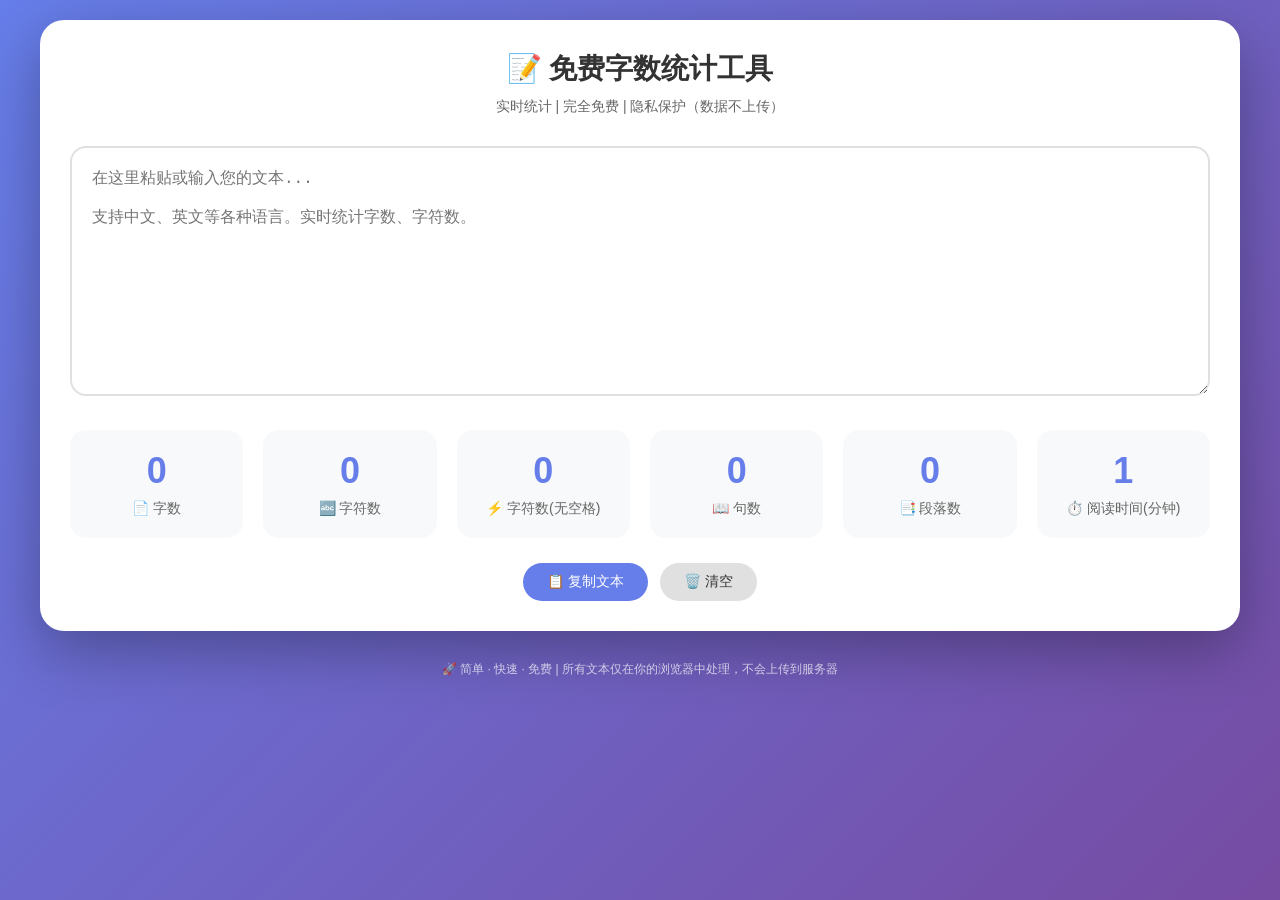
==== index.html @ 2e1ecf5b "Add files via upload" ====
<!DOCTYPE html>
<html lang="zh-CN">
<head>
    <meta charset="UTF-8">
    <meta name="viewport" content="width=device-width, initial-scale=1.0, user-scalable=yes">
    <title>免费字数统计工具 | 在线字符计数神器</title>
    <meta name="description" content="免费的在线字数统计工具，实时统计文本的字数、字符数、句数和段落数。简单、快速、保护隐私。">
    <style>
        * {
            margin: 0;
            padding: 0;
            box-sizing: border-box;
        }

        body {
            font-family: -apple-system, BlinkMacSystemFont, 'Segoe UI', Roboto, 'Helvetica Neue', Arial, sans-serif;
            background: linear-gradient(135deg, #667eea 0%, #764ba2 100%);
            min-height: 100vh;
            padding: 20px;
        }

        .container {
            max-width: 1200px;
            margin: 0 auto;
        }

        .card {
            background: white;
            border-radius: 24px;
            box-shadow: 0 20px 60px rgba(0,0,0,0.3);
            overflow: hidden;
            padding: 30px;
        }

        h1 {
            font-size: 28px;
            color: #333;
            margin-bottom: 10px;
            text-align: center;
        }

        .subtitle {
            text-align: center;
            color: #666;
            margin-bottom: 30px;
            font-size: 14px;
        }

        textarea {
            width: 100%;
            min-height: 250px;
            padding: 20px;
            font-size: 16px;
            font-family: 'Courier New', monospace;
            border: 2px solid #e0e0e0;
            border-radius: 16px;
            resize: vertical;
            transition: border-color 0.3s;
        }

        textarea:focus {
            outline: none;
            border-color: #667eea;
        }

        .stats {
            display: grid;
            grid-template-columns: repeat(auto-fit, minmax(150px, 1fr));
            gap: 20px;
            margin-top: 30px;
        }

        .stat-card {
            background: #f8f9fa;
            padding: 20px;
            border-radius: 16px;
            text-align: center;
            transition: transform 0.2s;
        }

        .stat-card:hover {
            transform: translateY(-3px);
        }

        .stat-value {
            font-size: 36px;
            font-weight: bold;
            color: #667eea;
        }

        .stat-label {
            color: #666;
            margin-top: 8px;
            font-size: 14px;
        }

        .actions {
            margin-top: 25px;
            display: flex;
            gap: 12px;
            flex-wrap: wrap;
            justify-content: center;
        }

        button {
            background: #667eea;
            color: white;
            border: none;
            padding: 10px 24px;
            border-radius: 40px;
            font-size: 14px;
            cursor: pointer;
            transition: background 0.3s;
        }

        button:hover {
            background: #5a67d8;
        }

        button.clear-btn {
            background: #e0e0e0;
            color: #333;
        }

        button.clear-btn:hover {
            background: #ccc;
        }

        footer {
            text-align: center;
            margin-top: 30px;
            color: rgba(255,255,255,0.7);
            font-size: 12px;
        }

        @media (max-width: 600px) {
            .card {
                padding: 20px;
            }
            .stat-value {
                font-size: 28px;
            }
        }
    </style>
</head>
<body>
    <div class="container">
        <div class="card">
            <h1>📝 免费字数统计工具</h1>
            <div class="subtitle">实时统计 | 完全免费 | 隐私保护（数据不上传）</div>

            <textarea id="textInput" placeholder="在这里粘贴或输入您的文本...&#10;&#10;支持中文、英文等各种语言。实时统计字数、字符数。"></textarea>

            <div class="stats">
                <div class="stat-card">
                    <div class="stat-value" id="wordCount">0</div>
                    <div class="stat-label">📄 字数</div>
                </div>
                <div class="stat-card">
                    <div class="stat-value" id="charCount">0</div>
                    <div class="stat-label">🔤 字符数</div>
                </div>
                <div class="stat-card">
                    <div class="stat-value" id="charCountNoSpace">0</div>
                    <div class="stat-label">⚡ 字符数(无空格)</div>
                </div>
                <div class="stat-card">
                    <div class="stat-value" id="sentenceCount">0</div>
                    <div class="stat-label">📖 句数</div>
                </div>
                <div class="stat-card">
                    <div class="stat-value" id="paragraphCount">0</div>
                    <div class="stat-label">📑 段落数</div>
                </div>
                <div class="stat-card">
                    <div class="stat-value" id="readTime">0</div>
                    <div class="stat-label">⏱️ 阅读时间(分钟)</div>
                </div>
            </div>

            <div class="actions">
                <button id="copyBtn">📋 复制文本</button>
                <button id="clearBtn" class="clear-btn">🗑️ 清空</button>
            </div>
        </div>
        <footer>
            🚀 简单 · 快速 · 免费 | 所有文本仅在你的浏览器中处理，不会上传到服务器
        </footer>
    </div>

    <script>
        const textarea = document.getElementById('textInput');
        const wordSpan = document.getElementById('wordCount');
        const charSpan = document.getElementById('charCount');
        const charNoSpaceSpan = document.getElementById('charCountNoSpace');
        const sentenceSpan = document.getElementById('sentenceCount');
        const paragraphSpan = document.getElementById('paragraphCount');
        const readTimeSpan = document.getElementById('readTime');

        function updateStats() {
            const text = textarea.value;
            
            // 字符数（所有字符）
            const totalChars = text.length;
            charSpan.textContent = totalChars;
            
            // 字符数（不含空格、换行、制表符）
            const noSpaceChars = text.replace(/[\s\n\r\t]/g, '').length;
            charNoSpaceSpan.textContent = noSpaceChars;
            
            // 字数：按空白字符分割，过滤空字符串
            const words = text.trim().split(/\s+/);
            const wordCount = text.trim() === '' ? 0 : words.length;
            wordSpan.textContent = wordCount;
            
            // 句数：按句号、问号、感叹号、省略号等分割
            const sentences = text.split(/[。!?！？\n]+/).filter(s => s.trim().length > 0);
            sentenceSpan.textContent = sentences.length;
            
            // 段落数：按空行分割
            const paragraphs = text.split(/\n\s*\n/).filter(p => p.trim().length > 0);
            paragraphSpan.textContent = paragraphs.length === 0 && text.trim() !== '' ? 1 : paragraphs.length;
            
            // 阅读时间：按每分钟200字估算
            const readingTime = Math.ceil(wordCount / 200);
            readTimeSpan.textContent = readingTime === 0 ? 1 : readingTime;
        }
        
        // 复制文本功能
        document.getElementById('copyBtn').addEventListener('click', async () => {
            if (!textarea.value.trim()) {
                alert('没有内容可复制');
                return;
            }
            try {
                await navigator.clipboard.writeText(textarea.value);
                alert('✅ 已复制到剪贴板');
            } catch (err) {
                alert('复制失败，可以手动选择复制');
            }
        });
        
        // 清空功能
        document.getElementById('clearBtn').addEventListener('click', () => {
            textarea.value = '';
            updateStats();
            textarea.focus();
        });
        
        // 监听输入事件
        textarea.addEventListener('input', updateStats);
        
        // 页面加载时先统计一次（处理预置文本）
        updateStats();
        
        // 可选：Ctrl+Enter 清空
        textarea.addEventListener('keydown', (e) => {
            if (e.ctrlKey && e.key === 'Enter') {
                e.preventDefault();
                document.getElementById('clearBtn').click();
            }
        });
    </script>
</body>
</html>
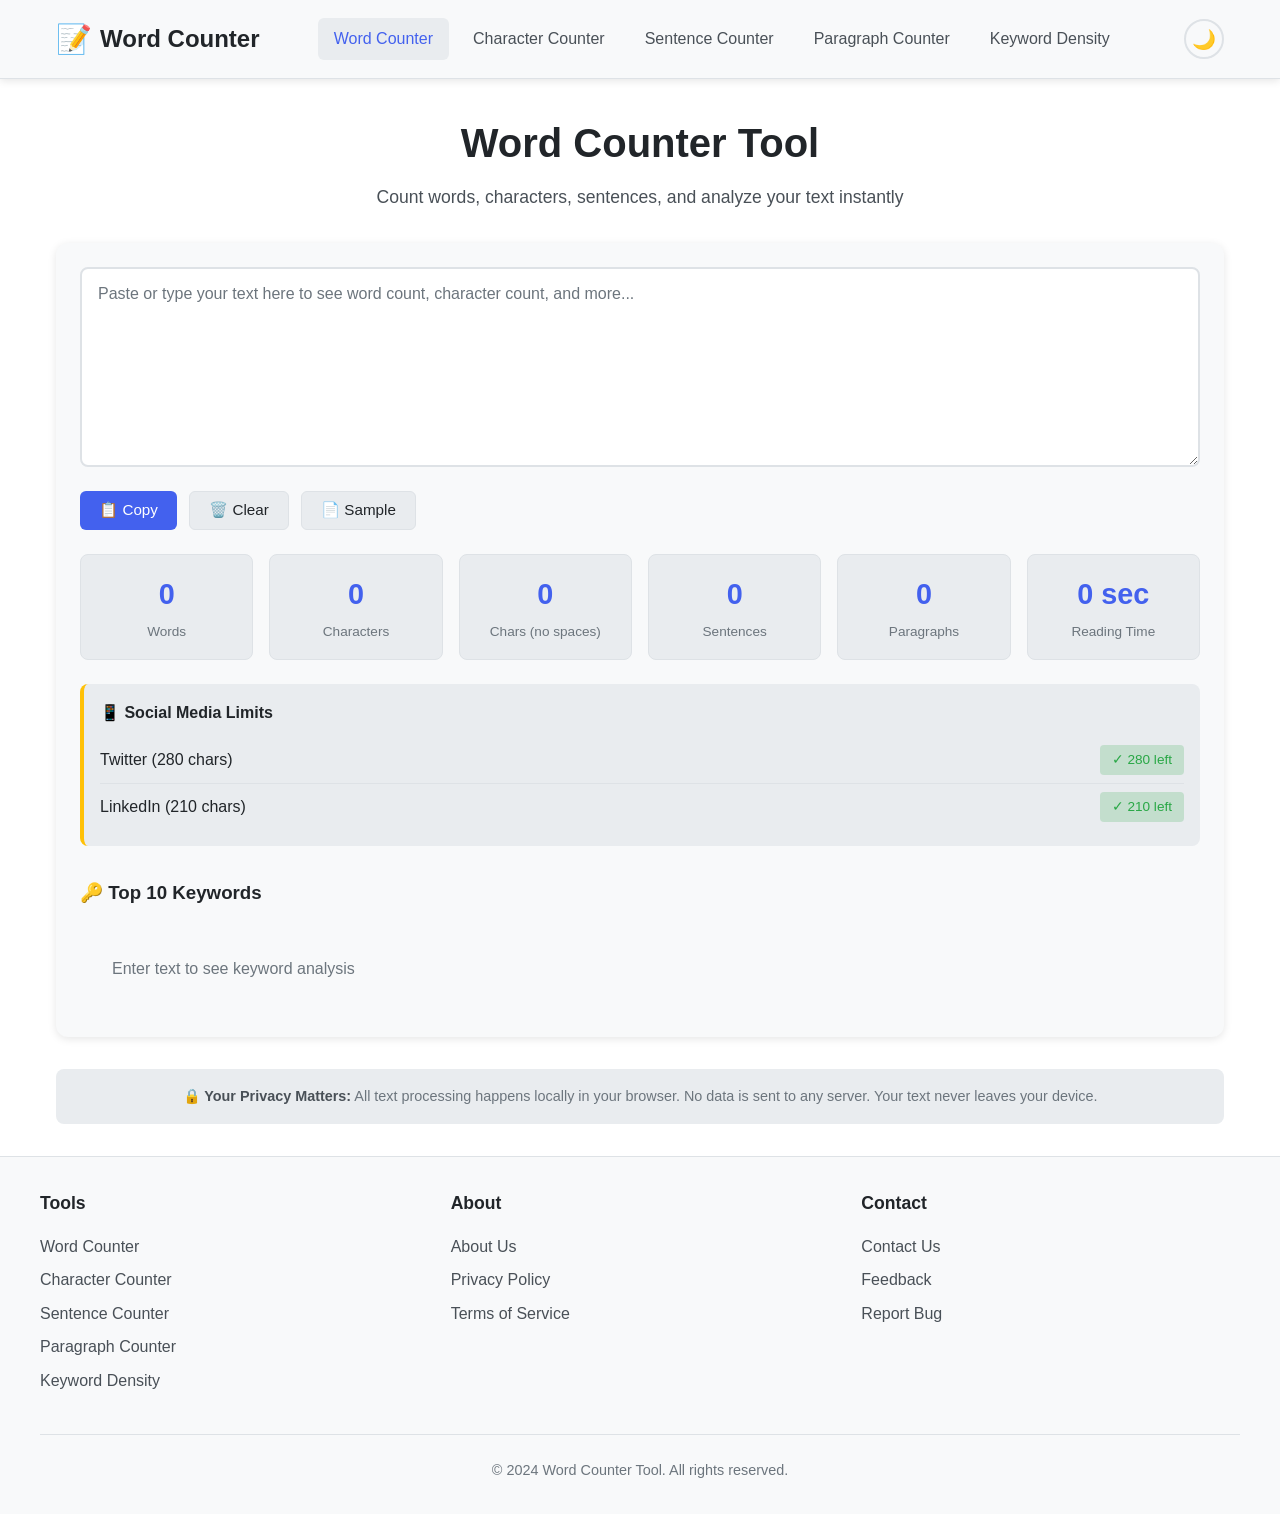
==== commit 4bb71c21: "Add files via upload" ====
--- a/index.html
+++ b/index.html
@@ -1,265 +1,215 @@
-<!DOCTYPE html>
-<html lang="zh-CN">
-<head>
-    <meta charset="UTF-8">
-    <meta name="viewport" content="width=device-width, initial-scale=1.0, user-scalable=yes">
-    <title>免费字数统计工具 | 在线字符计数神器</title>
-    <meta name="description" content="免费的在线字数统计工具，实时统计文本的字数、字符数、句数和段落数。简单、快速、保护隐私。">
-    <style>
-        * {
-            margin: 0;
-            padding: 0;
-            box-sizing: border-box;
-        }
-
-        body {
-            font-family: -apple-system, BlinkMacSystemFont, 'Segoe UI', Roboto, 'Helvetica Neue', Arial, sans-serif;
-            background: linear-gradient(135deg, #667eea 0%, #764ba2 100%);
-            min-height: 100vh;
-            padding: 20px;
-        }
-
-        .container {
-            max-width: 1200px;
-            margin: 0 auto;
-        }
-
-        .card {
-            background: white;
-            border-radius: 24px;
-            box-shadow: 0 20px 60px rgba(0,0,0,0.3);
-            overflow: hidden;
-            padding: 30px;
-        }
-
-        h1 {
-            font-size: 28px;
-            color: #333;
-            margin-bottom: 10px;
-            text-align: center;
-        }
-
-        .subtitle {
-            text-align: center;
-            color: #666;
-            margin-bottom: 30px;
-            font-size: 14px;
-        }
-
-        textarea {
-            width: 100%;
-            min-height: 250px;
-            padding: 20px;
-            font-size: 16px;
-            font-family: 'Courier New', monospace;
-            border: 2px solid #e0e0e0;
-            border-radius: 16px;
-            resize: vertical;
-            transition: border-color 0.3s;
-        }
-
-        textarea:focus {
-            outline: none;
-            border-color: #667eea;
-        }
-
-        .stats {
-            display: grid;
-            grid-template-columns: repeat(auto-fit, minmax(150px, 1fr));
-            gap: 20px;
-            margin-top: 30px;
-        }
-
-        .stat-card {
-            background: #f8f9fa;
-            padding: 20px;
-            border-radius: 16px;
-            text-align: center;
-            transition: transform 0.2s;
-        }
-
-        .stat-card:hover {
-            transform: translateY(-3px);
-        }
-
-        .stat-value {
-            font-size: 36px;
-            font-weight: bold;
-            color: #667eea;
-        }
-
-        .stat-label {
-            color: #666;
-            margin-top: 8px;
-            font-size: 14px;
-        }
-
-        .actions {
-            margin-top: 25px;
-            display: flex;
-            gap: 12px;
-            flex-wrap: wrap;
-            justify-content: center;
-        }
-
-        button {
-            background: #667eea;
-            color: white;
-            border: none;
-            padding: 10px 24px;
-            border-radius: 40px;
-            font-size: 14px;
-            cursor: pointer;
-            transition: background 0.3s;
-        }
-
-        button:hover {
-            background: #5a67d8;
-        }
-
-        button.clear-btn {
-            background: #e0e0e0;
-            color: #333;
-        }
-
-        button.clear-btn:hover {
-            background: #ccc;
-        }
-
-        footer {
-            text-align: center;
-            margin-top: 30px;
-            color: rgba(255,255,255,0.7);
-            font-size: 12px;
-        }
-
-        @media (max-width: 600px) {
-            .card {
-                padding: 20px;
-            }
-            .stat-value {
-                font-size: 28px;
-            }
-        }
-    </style>
-</head>
-<body>
-    <div class="container">
-        <div class="card">
-            <h1>📝 免费字数统计工具</h1>
-            <div class="subtitle">实时统计 | 完全免费 | 隐私保护（数据不上传）</div>
-
-            <textarea id="textInput" placeholder="在这里粘贴或输入您的文本...&#10;&#10;支持中文、英文等各种语言。实时统计字数、字符数。"></textarea>
-
-            <div class="stats">
-                <div class="stat-card">
-                    <div class="stat-value" id="wordCount">0</div>
-                    <div class="stat-label">📄 字数</div>
-                </div>
-                <div class="stat-card">
-                    <div class="stat-value" id="charCount">0</div>
-                    <div class="stat-label">🔤 字符数</div>
-                </div>
-                <div class="stat-card">
-                    <div class="stat-value" id="charCountNoSpace">0</div>
-                    <div class="stat-label">⚡ 字符数(无空格)</div>
-                </div>
-                <div class="stat-card">
-                    <div class="stat-value" id="sentenceCount">0</div>
-                    <div class="stat-label">📖 句数</div>
-                </div>
-                <div class="stat-card">
-                    <div class="stat-value" id="paragraphCount">0</div>
-                    <div class="stat-label">📑 段落数</div>
-                </div>
-                <div class="stat-card">
-                    <div class="stat-value" id="readTime">0</div>
-                    <div class="stat-label">⏱️ 阅读时间(分钟)</div>
-                </div>
-            </div>
-
-            <div class="actions">
-                <button id="copyBtn">📋 复制文本</button>
-                <button id="clearBtn" class="clear-btn">🗑️ 清空</button>
-            </div>
-        </div>
-        <footer>
-            🚀 简单 · 快速 · 免费 | 所有文本仅在你的浏览器中处理，不会上传到服务器
-        </footer>
-    </div>
-
-    <script>
-        const textarea = document.getElementById('textInput');
-        const wordSpan = document.getElementById('wordCount');
-        const charSpan = document.getElementById('charCount');
-        const charNoSpaceSpan = document.getElementById('charCountNoSpace');
-        const sentenceSpan = document.getElementById('sentenceCount');
-        const paragraphSpan = document.getElementById('paragraphCount');
-        const readTimeSpan = document.getElementById('readTime');
-
-        function updateStats() {
-            const text = textarea.value;
-            
-            // 字符数（所有字符）
-            const totalChars = text.length;
-            charSpan.textContent = totalChars;
-            
-            // 字符数（不含空格、换行、制表符）
-            const noSpaceChars = text.replace(/[\s\n\r\t]/g, '').length;
-            charNoSpaceSpan.textContent = noSpaceChars;
-            
-            // 字数：按空白字符分割，过滤空字符串
-            const words = text.trim().split(/\s+/);
-            const wordCount = text.trim() === '' ? 0 : words.length;
-            wordSpan.textContent = wordCount;
-            
-            // 句数：按句号、问号、感叹号、省略号等分割
-            const sentences = text.split(/[。!?！？\n]+/).filter(s => s.trim().length > 0);
-            sentenceSpan.textContent = sentences.length;
-            
-            // 段落数：按空行分割
-            const paragraphs = text.split(/\n\s*\n/).filter(p => p.trim().length > 0);
-            paragraphSpan.textContent = paragraphs.length === 0 && text.trim() !== '' ? 1 : paragraphs.length;
-            
-            // 阅读时间：按每分钟200字估算
-            const readingTime = Math.ceil(wordCount / 200);
-            readTimeSpan.textContent = readingTime === 0 ? 1 : readingTime;
-        }
-        
-        // 复制文本功能
-        document.getElementById('copyBtn').addEventListener('click', async () => {
-            if (!textarea.value.trim()) {
-                alert('没有内容可复制');
-                return;
-            }
-            try {
-                await navigator.clipboard.writeText(textarea.value);
-                alert('✅ 已复制到剪贴板');
-            } catch (err) {
-                alert('复制失败，可以手动选择复制');
-            }
-        });
-        
-        // 清空功能
-        document.getElementById('clearBtn').addEventListener('click', () => {
-            textarea.value = '';
-            updateStats();
-            textarea.focus();
-        });
-        
-        // 监听输入事件
-        textarea.addEventListener('input', updateStats);
-        
-        // 页面加载时先统计一次（处理预置文本）
-        updateStats();
-        
-        // 可选：Ctrl+Enter 清空
-        textarea.addEventListener('keydown', (e) => {
-            if (e.ctrlKey && e.key === 'Enter') {
-                e.preventDefault();
-                document.getElementById('clearBtn').click();
-            }
-        });
-    </script>
-</body>
-</html>+<!DOCTYPE html>
+<html lang="en">
+<head>
+    <meta charset="UTF-8">
+    <meta name="viewport" content="width=device-width, initial-scale=1.0">
+    <meta name="description" content="Free Word Counter - Count words, characters, sentences, and paragraphs online. Analyze keyword density and check social media character limits instantly.">
+    <meta name="keywords" content="word counter, character counter, word count, character count, keyword density, text analyzer, free online tool">
+    <meta name="author" content="Word Counter Tool">
+    <title>Free Word Counter - Count Words & Characters Online</title>
+    <link rel="stylesheet" href="style.css">
+</head>
+<body>
+    <header>
+        <div class="header-container">
+            <a href="index.html" class="logo">
+                <span class="logo-icon">📝</span>
+                Word Counter
+            </a>
+            <nav>
+                <a href="index.html" class="nav-link active">Word Counter</a>
+                <a href="character-counter.html" class="nav-link">Character Counter</a>
+                <a href="sentence-counter.html" class="nav-link">Sentence Counter</a>
+                <a href="paragraph-counter.html" class="nav-link">Paragraph Counter</a>
+                <a href="keyword-density.html" class="nav-link">Keyword Density</a>
+            </nav>
+            <button class="theme-toggle" aria-label="Toggle dark mode">🌙</button>
+        </div>
+    </header>
+
+    <main>
+        <section class="hero">
+            <h1>Word Counter Tool</h1>
+            <p>Count words, characters, sentences, and analyze your text instantly</p>
+        </section>
+
+        <div class="tool-container">
+            <textarea id="textInput" placeholder="Paste or type your text here to see word count, character count, and more..."></textarea>
+            
+            <div class="button-group">
+                <button class="btn btn-primary" id="copyBtn">📋 Copy</button>
+                <button class="btn btn-secondary" id="clearBtn">🗑️ Clear</button>
+                <button class="btn btn-secondary" id="sampleBtn">📄 Sample</button>
+            </div>
+
+            <div class="stats-grid">
+                <div class="stat-card">
+                    <div class="stat-value" id="wordCount">0</div>
+                    <div class="stat-label">Words</div>
+                </div>
+                <div class="stat-card">
+                    <div class="stat-value" id="charCount">0</div>
+                    <div class="stat-label">Characters</div>
+                </div>
+                <div class="stat-card">
+                    <div class="stat-value" id="charNoSpace">0</div>
+                    <div class="stat-label">Chars (no spaces)</div>
+                </div>
+                <div class="stat-card">
+                    <div class="stat-value" id="sentenceCount">0</div>
+                    <div class="stat-label">Sentences</div>
+                </div>
+                <div class="stat-card">
+                    <div class="stat-value" id="paragraphCount">0</div>
+                    <div class="stat-label">Paragraphs</div>
+                </div>
+                <div class="stat-card">
+                    <div class="stat-value" id="readingTime">0 sec</div>
+                    <div class="stat-label">Reading Time</div>
+                </div>
+            </div>
+
+            <div class="social-warnings">
+                <h4>📱 Social Media Limits</h4>
+                <div class="warning-item">
+                    <span>Twitter (280 chars)</span>
+                    <span class="warning-status status-ok" id="twitterStatus">OK</span>
+                </div>
+                <div class="warning-item">
+                    <span>LinkedIn (210 chars)</span>
+                    <span class="warning-status status-ok" id="linkedinStatus">OK</span>
+                </div>
+            </div>
+
+            <div class="keywords-section">
+                <h3>🔑 Top 10 Keywords</h3>
+                <div class="keywords-list" id="keywordsList">
+                    <div class="no-results">Enter text to see keyword analysis</div>
+                </div>
+            </div>
+        </div>
+
+        <div class="privacy-notice">
+            <strong>🔒 Your Privacy Matters:</strong> All text processing happens locally in your browser. 
+            No data is sent to any server. Your text never leaves your device.
+        </div>
+    </main>
+
+    <footer>
+        <div class="footer-container">
+            <div class="footer-section">
+                <h4>Tools</h4>
+                <ul>
+                    <li><a href="index.html">Word Counter</a></li>
+                    <li><a href="character-counter.html">Character Counter</a></li>
+                    <li><a href="sentence-counter.html">Sentence Counter</a></li>
+                    <li><a href="paragraph-counter.html">Paragraph Counter</a></li>
+                    <li><a href="keyword-density.html">Keyword Density</a></li>
+                </ul>
+            </div>
+            <div class="footer-section">
+                <h4>About</h4>
+                <ul>
+                    <li><a href="#">About Us</a></li>
+                    <li><a href="#">Privacy Policy</a></li>
+                    <li><a href="#">Terms of Service</a></li>
+                </ul>
+            </div>
+            <div class="footer-section">
+                <h4>Contact</h4>
+                <ul>
+                    <li><a href="#">Contact Us</a></li>
+                    <li><a href="#">Feedback</a></li>
+                    <li><a href="#">Report Bug</a></li>
+                </ul>
+            </div>
+        </div>
+        <div class="footer-bottom">
+            <p>&copy; 2024 Word Counter Tool. All rights reserved.</p>
+        </div>
+    </footer>
+
+    <script src="script.js"></script>
+    <script>
+        const textInput = document.getElementById('textInput');
+        const copyBtn = document.getElementById('copyBtn');
+        const clearBtn = document.getElementById('clearBtn');
+        const sampleBtn = document.getElementById('sampleBtn');
+
+        function updateStats() {
+            const text = textInput.value;
+            
+            const words = countWords(text);
+            const chars = countCharacters(text, true);
+            const charsNoSpace = countCharacters(text, false);
+            const sentences = countSentences(text);
+            const paragraphs = countParagraphs(text);
+            const readTime = calculateReadingTime(words);
+            
+            document.getElementById('wordCount').textContent = words;
+            document.getElementById('charCount').textContent = chars;
+            document.getElementById('charNoSpace').textContent = charsNoSpace;
+            document.getElementById('sentenceCount').textContent = sentences;
+            document.getElementById('paragraphCount').textContent = paragraphs;
+            document.getElementById('readingTime').textContent = readTime;
+            
+            updateSocialWarnings(chars);
+            updateKeywords(text);
+        }
+
+        function updateSocialWarnings(charCount) {
+            const twitterStatus = document.getElementById('twitterStatus');
+            const linkedinStatus = document.getElementById('linkedinStatus');
+            
+            if (charCount <= 280) {
+                twitterStatus.textContent = `✓ ${280 - charCount} left`;
+                twitterStatus.className = 'warning-status status-ok';
+            } else {
+                twitterStatus.textContent = `✗ ${charCount - 280} over`;
+                twitterStatus.className = 'warning-status status-error';
+            }
+            
+            if (charCount <= 210) {
+                linkedinStatus.textContent = `✓ ${210 - charCount} left`;
+                linkedinStatus.className = 'warning-status status-ok';
+            } else {
+                linkedinStatus.textContent = `✗ ${charCount - 210} over`;
+                linkedinStatus.className = 'warning-status status-error';
+            }
+        }
+
+        function updateKeywords(text) {
+            const keywordsList = document.getElementById('keywordsList');
+            const keywords = getTopKeywords(text, 10);
+            
+            if (keywords.length === 0) {
+                keywordsList.innerHTML = '<div class="no-results">Enter text to see keyword analysis</div>';
+                return;
+            }
+            
+            keywordsList.innerHTML = keywords.map(kw => 
+                `<div class="keyword-item">${kw.word} <span>(${kw.count})</span></div>`
+            ).join('');
+        }
+
+        textInput.addEventListener('input', updateStats);
+
+        copyBtn.addEventListener('click', async () => {
+            const success = await copyToClipboard(textInput.value);
+            showCopyFeedback(copyBtn, success);
+        });
+
+        clearBtn.addEventListener('click', () => {
+            textInput.value = '';
+            updateStats();
+        });
+
+        sampleBtn.addEventListener('click', () => {
+            textInput.value = SAMPLE_TEXT;
+            updateStats();
+        });
+
+        updateStats();
+    </script>
+</body>
+</html>
--- a/style.css
+++ b/style.css
@@ -0,0 +1,525 @@
+:root {
+    --bg-primary: #ffffff;
+    --bg-secondary: #f8f9fa;
+    --bg-tertiary: #e9ecef;
+    --text-primary: #212529;
+    --text-secondary: #495057;
+    --text-muted: #6c757d;
+    --border-color: #dee2e6;
+    --accent-color: #4361ee;
+    --accent-hover: #3a56d4;
+    --success-color: #28a745;
+    --warning-color: #ffc107;
+    --danger-color: #dc3545;
+    --shadow: 0 2px 8px rgba(0, 0, 0, 0.1);
+    --shadow-lg: 0 4px 16px rgba(0, 0, 0, 0.15);
+}
+
+[data-theme="dark"] {
+    --bg-primary: #1a1a2e;
+    --bg-secondary: #16213e;
+    --bg-tertiary: #0f3460;
+    --text-primary: #eaeaea;
+    --text-secondary: #b8b8b8;
+    --text-muted: #888888;
+    --border-color: #3a3a5c;
+    --accent-color: #4cc9f0;
+    --accent-hover: #3db8e0;
+    --shadow: 0 2px 8px rgba(0, 0, 0, 0.3);
+    --shadow-lg: 0 4px 16px rgba(0, 0, 0, 0.4);
+}
+
+* {
+    margin: 0;
+    padding: 0;
+    box-sizing: border-box;
+}
+
+html {
+    scroll-behavior: smooth;
+}
+
+body {
+    font-family: 'Segoe UI', Tahoma, Geneva, Verdana, sans-serif;
+    background-color: var(--bg-primary);
+    color: var(--text-primary);
+    line-height: 1.6;
+    min-height: 100vh;
+    display: flex;
+    flex-direction: column;
+    transition: background-color 0.3s ease, color 0.3s ease;
+}
+
+a {
+    color: var(--accent-color);
+    text-decoration: none;
+    transition: color 0.2s ease;
+}
+
+a:hover {
+    color: var(--accent-hover);
+}
+
+header {
+    background-color: var(--bg-secondary);
+    border-bottom: 1px solid var(--border-color);
+    position: sticky;
+    top: 0;
+    z-index: 100;
+    box-shadow: var(--shadow);
+}
+
+.header-container {
+    max-width: 1200px;
+    margin: 0 auto;
+    padding: 1rem;
+    display: flex;
+    justify-content: space-between;
+    align-items: center;
+    flex-wrap: wrap;
+    gap: 1rem;
+}
+
+.logo {
+    font-size: 1.5rem;
+    font-weight: 700;
+    color: var(--text-primary);
+    display: flex;
+    align-items: center;
+    gap: 0.5rem;
+}
+
+.logo-icon {
+    font-size: 1.8rem;
+}
+
+nav {
+    display: flex;
+    align-items: center;
+    gap: 0.5rem;
+    flex-wrap: wrap;
+}
+
+.nav-link {
+    padding: 0.5rem 1rem;
+    border-radius: 6px;
+    color: var(--text-secondary);
+    font-weight: 500;
+    transition: all 0.2s ease;
+}
+
+.nav-link:hover,
+.nav-link.active {
+    background-color: var(--bg-tertiary);
+    color: var(--accent-color);
+}
+
+.theme-toggle {
+    background: none;
+    border: 2px solid var(--border-color);
+    border-radius: 50%;
+    width: 40px;
+    height: 40px;
+    cursor: pointer;
+    display: flex;
+    align-items: center;
+    justify-content: center;
+    font-size: 1.2rem;
+    transition: all 0.3s ease;
+    color: var(--text-primary);
+}
+
+.theme-toggle:hover {
+    border-color: var(--accent-color);
+    background-color: var(--bg-tertiary);
+}
+
+main {
+    flex: 1;
+    max-width: 1200px;
+    margin: 0 auto;
+    padding: 2rem 1rem;
+    width: 100%;
+}
+
+.hero {
+    text-align: center;
+    margin-bottom: 2rem;
+}
+
+.hero h1 {
+    font-size: clamp(1.8rem, 5vw, 2.5rem);
+    margin-bottom: 0.5rem;
+    color: var(--text-primary);
+}
+
+.hero p {
+    color: var(--text-secondary);
+    font-size: 1.1rem;
+}
+
+.tool-container {
+    background-color: var(--bg-secondary);
+    border-radius: 12px;
+    padding: 1.5rem;
+    box-shadow: var(--shadow);
+    margin-bottom: 2rem;
+}
+
+textarea {
+    width: 100%;
+    min-height: 200px;
+    padding: 1rem;
+    border: 2px solid var(--border-color);
+    border-radius: 8px;
+    font-size: 1rem;
+    font-family: inherit;
+    resize: vertical;
+    background-color: var(--bg-primary);
+    color: var(--text-primary);
+    transition: border-color 0.2s ease;
+}
+
+textarea:focus {
+    outline: none;
+    border-color: var(--accent-color);
+}
+
+textarea::placeholder {
+    color: var(--text-muted);
+}
+
+.button-group {
+    display: flex;
+    gap: 0.75rem;
+    margin-top: 1rem;
+    flex-wrap: wrap;
+}
+
+.btn {
+    padding: 0.6rem 1.2rem;
+    border: none;
+    border-radius: 6px;
+    font-size: 0.95rem;
+    font-weight: 500;
+    cursor: pointer;
+    transition: all 0.2s ease;
+    display: inline-flex;
+    align-items: center;
+    gap: 0.5rem;
+}
+
+.btn-primary {
+    background-color: var(--accent-color);
+    color: white;
+}
+
+.btn-primary:hover {
+    background-color: var(--accent-hover);
+}
+
+.btn-secondary {
+    background-color: var(--bg-tertiary);
+    color: var(--text-primary);
+    border: 1px solid var(--border-color);
+}
+
+.btn-secondary:hover {
+    background-color: var(--border-color);
+}
+
+.stats-grid {
+    display: grid;
+    grid-template-columns: repeat(auto-fit, minmax(150px, 1fr));
+    gap: 1rem;
+    margin-top: 1.5rem;
+}
+
+.stat-card {
+    background-color: var(--bg-tertiary);
+    border-radius: 8px;
+    padding: 1rem;
+    text-align: center;
+    border: 1px solid var(--border-color);
+}
+
+.stat-value {
+    font-size: 1.8rem;
+    font-weight: 700;
+    color: var(--accent-color);
+}
+
+.stat-label {
+    font-size: 0.85rem;
+    color: var(--text-muted);
+    margin-top: 0.25rem;
+}
+
+.keywords-section {
+    margin-top: 2rem;
+}
+
+.keywords-section h3 {
+    margin-bottom: 1rem;
+    color: var(--text-primary);
+}
+
+.keywords-list {
+    display: flex;
+    flex-wrap: wrap;
+    gap: 0.5rem;
+}
+
+.keyword-item {
+    background-color: var(--bg-tertiary);
+    padding: 0.5rem 1rem;
+    border-radius: 20px;
+    font-size: 0.9rem;
+    border: 1px solid var(--border-color);
+}
+
+.keyword-item span {
+    color: var(--accent-color);
+    font-weight: 600;
+}
+
+.social-warnings {
+    margin-top: 1.5rem;
+    padding: 1rem;
+    background-color: var(--bg-tertiary);
+    border-radius: 8px;
+    border-left: 4px solid var(--warning-color);
+}
+
+.social-warnings h4 {
+    margin-bottom: 0.75rem;
+    color: var(--text-primary);
+}
+
+.warning-item {
+    display: flex;
+    justify-content: space-between;
+    align-items: center;
+    padding: 0.5rem 0;
+    border-bottom: 1px solid var(--border-color);
+}
+
+.warning-item:last-child {
+    border-bottom: none;
+}
+
+.warning-status {
+    padding: 0.25rem 0.75rem;
+    border-radius: 4px;
+    font-size: 0.85rem;
+    font-weight: 500;
+}
+
+.status-ok {
+    background-color: rgba(40, 167, 69, 0.2);
+    color: var(--success-color);
+}
+
+.status-warning {
+    background-color: rgba(255, 193, 7, 0.2);
+    color: #856404;
+}
+
+.status-error {
+    background-color: rgba(220, 53, 69, 0.2);
+    color: var(--danger-color);
+}
+
+.privacy-notice {
+    background-color: var(--bg-tertiary);
+    padding: 1rem;
+    border-radius: 8px;
+    margin-top: 2rem;
+    text-align: center;
+    color: var(--text-muted);
+    font-size: 0.9rem;
+}
+
+.privacy-notice strong {
+    color: var(--text-secondary);
+}
+
+footer {
+    background-color: var(--bg-secondary);
+    border-top: 1px solid var(--border-color);
+    padding: 2rem 1rem;
+    margin-top: auto;
+}
+
+.footer-container {
+    max-width: 1200px;
+    margin: 0 auto;
+    display: grid;
+    grid-template-columns: repeat(auto-fit, minmax(200px, 1fr));
+    gap: 2rem;
+}
+
+.footer-section h4 {
+    color: var(--text-primary);
+    margin-bottom: 1rem;
+    font-size: 1.1rem;
+}
+
+.footer-section ul {
+    list-style: none;
+}
+
+.footer-section li {
+    margin-bottom: 0.5rem;
+}
+
+.footer-section a {
+    color: var(--text-secondary);
+}
+
+.footer-section a:hover {
+    color: var(--accent-color);
+}
+
+.footer-bottom {
+    max-width: 1200px;
+    margin: 2rem auto 0;
+    padding-top: 1.5rem;
+    border-top: 1px solid var(--border-color);
+    text-align: center;
+    color: var(--text-muted);
+    font-size: 0.9rem;
+}
+
+.character-breakdown {
+    margin-top: 1.5rem;
+}
+
+.breakdown-grid {
+    display: grid;
+    grid-template-columns: repeat(auto-fit, minmax(120px, 1fr));
+    gap: 1rem;
+    margin-top: 1rem;
+}
+
+.breakdown-item {
+    background-color: var(--bg-tertiary);
+    padding: 1rem;
+    border-radius: 8px;
+    text-align: center;
+    border: 1px solid var(--border-color);
+}
+
+.breakdown-value {
+    font-size: 1.5rem;
+    font-weight: 700;
+    color: var(--accent-color);
+}
+
+.breakdown-label {
+    font-size: 0.8rem;
+    color: var(--text-muted);
+    margin-top: 0.25rem;
+}
+
+.keyword-table {
+    width: 100%;
+    border-collapse: collapse;
+    margin-top: 1rem;
+}
+
+.keyword-table th,
+.keyword-table td {
+    padding: 0.75rem;
+    text-align: left;
+    border-bottom: 1px solid var(--border-color);
+}
+
+.keyword-table th {
+    background-color: var(--bg-tertiary);
+    font-weight: 600;
+    color: var(--text-primary);
+}
+
+.keyword-table tr:hover {
+    background-color: var(--bg-tertiary);
+}
+
+.no-results {
+    text-align: center;
+    padding: 2rem;
+    color: var(--text-muted);
+}
+
+@media (max-width: 768px) {
+    .header-container {
+        flex-direction: column;
+        text-align: center;
+    }
+
+    nav {
+        justify-content: center;
+        width: 100%;
+    }
+
+    .nav-link {
+        padding: 0.4rem 0.8rem;
+        font-size: 0.9rem;
+    }
+
+    main {
+        padding: 1rem;
+    }
+
+    .tool-container {
+        padding: 1rem;
+    }
+
+    .stats-grid {
+        grid-template-columns: repeat(2, 1fr);
+    }
+
+    .button-group {
+        justify-content: center;
+    }
+
+    .btn {
+        flex: 1;
+        min-width: 100px;
+        justify-content: center;
+    }
+}
+
+@media (max-width: 480px) {
+    .stats-grid {
+        grid-template-columns: 1fr;
+    }
+
+    .breakdown-grid {
+        grid-template-columns: repeat(2, 1fr);
+    }
+
+    .keyword-table {
+        font-size: 0.85rem;
+    }
+
+    .keyword-table th,
+    .keyword-table td {
+        padding: 0.5rem;
+    }
+}
+
+@keyframes fadeIn {
+    from {
+        opacity: 0;
+        transform: translateY(10px);
+    }
+    to {
+        opacity: 1;
+        transform: translateY(0);
+    }
+}
+
+.fade-in {
+    animation: fadeIn 0.3s ease;
+}
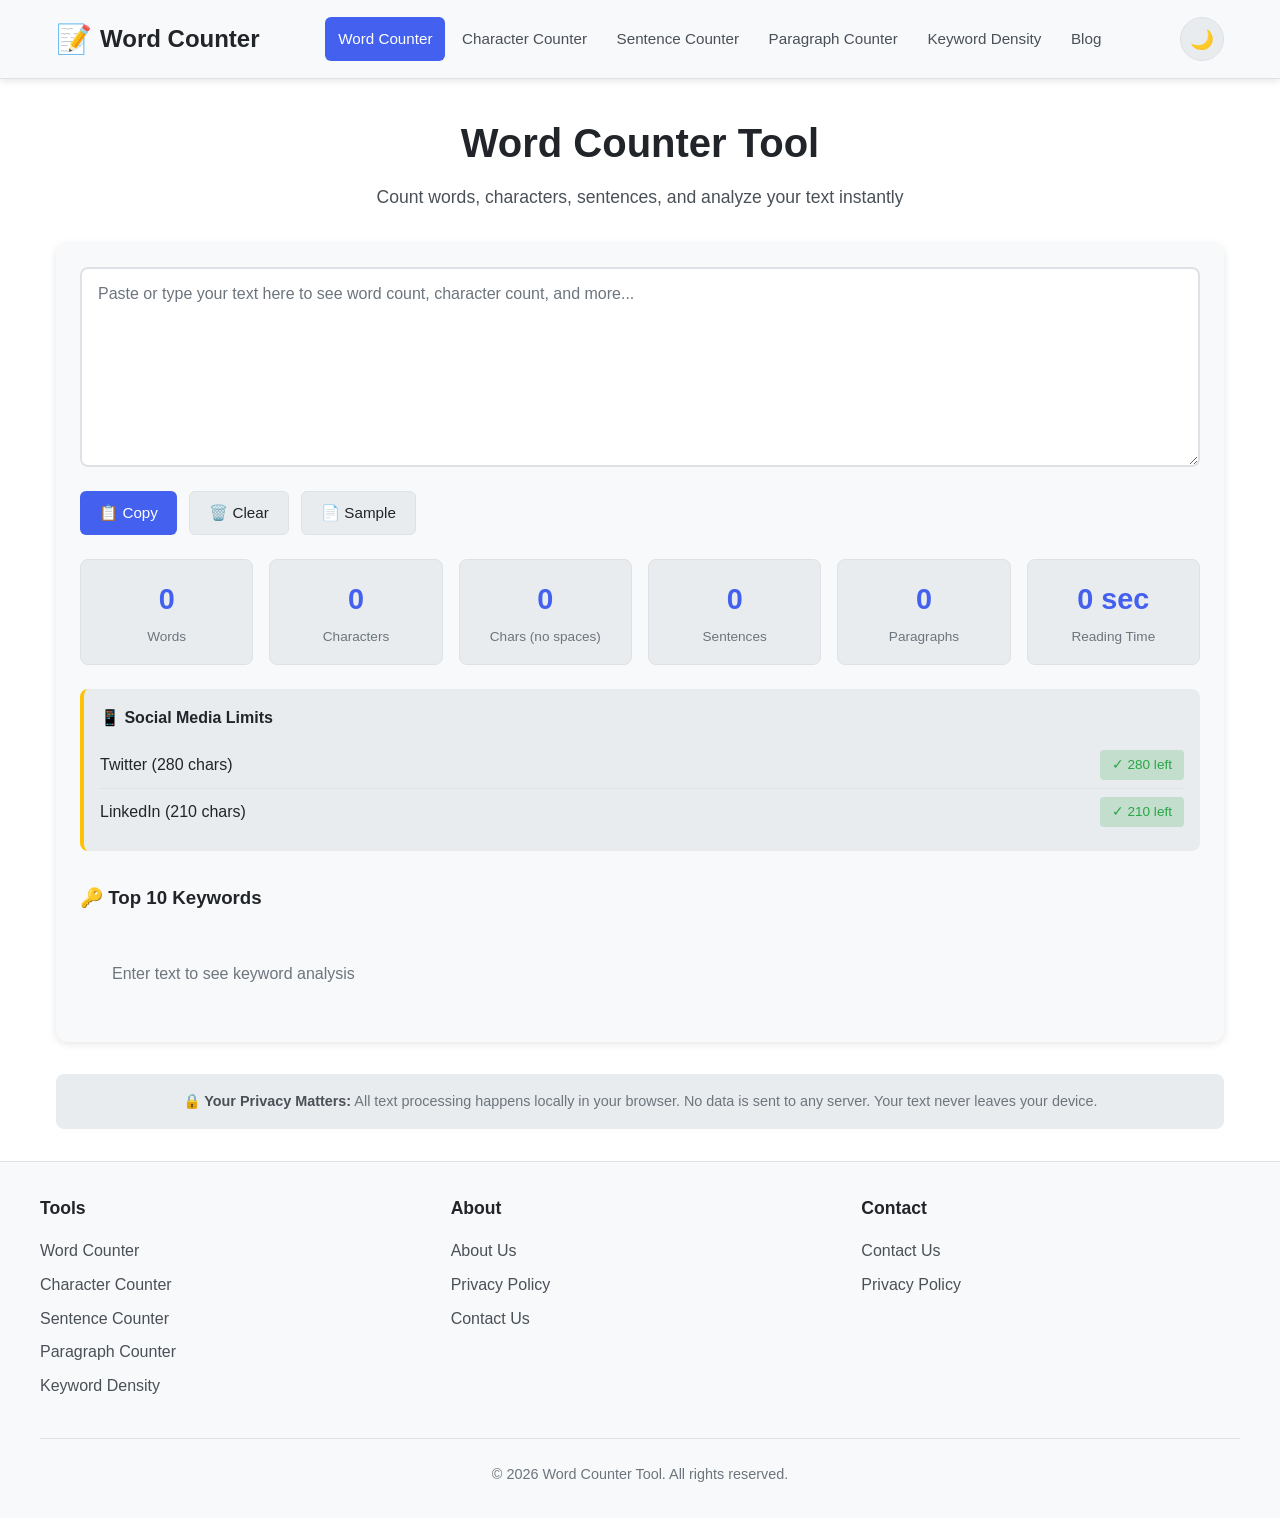
==== commit a471b42c: "Add files via upload" ====
--- a/index.html
+++ b/index.html
@@ -8,6 +8,28 @@
     <meta name="author" content="Word Counter Tool">
     <title>Free Word Counter - Count Words & Characters Online</title>
     <link rel="stylesheet" href="style.css">
+    <script type="application/ld+json">
+    {
+        "@context": "https://schema.org",
+        "@type": "WebApplication",
+        "name": "Free Word Counter",
+        "description": "Count words, characters, sentences, and paragraphs online. Analyze keyword density and check social media character limits instantly.",
+        "url": "https://wordcounter.example.com/",
+        "applicationCategory": "UtilitiesApplication",
+        "operatingSystem": "Any",
+        "browserRequirements": "Requires a modern web browser.",
+        "offers": {
+            "@type": "Offer",
+            "price": "0",
+            "priceCurrency": "USD"
+        },
+        "aggregateRating": {
+            "@type": "AggregateRating",
+            "ratingValue": "4.8",
+            "ratingCount": "125"
+        }
+    }
+    </script>
 </head>
 <body>
     <header>
@@ -22,7 +44,9 @@
                 <a href="sentence-counter.html" class="nav-link">Sentence Counter</a>
                 <a href="paragraph-counter.html" class="nav-link">Paragraph Counter</a>
                 <a href="keyword-density.html" class="nav-link">Keyword Density</a>
+                <a href="blog.html" class="nav-link">Blog</a>
             </nav>
+            <button class="mobile-menu-btn" aria-label="Toggle menu">☰</button>
             <button class="theme-toggle" aria-label="Toggle dark mode">🌙</button>
         </div>
     </header>
@@ -110,22 +134,21 @@
             <div class="footer-section">
                 <h4>About</h4>
                 <ul>
-                    <li><a href="#">About Us</a></li>
-                    <li><a href="#">Privacy Policy</a></li>
-                    <li><a href="#">Terms of Service</a></li>
+                    <li><a href="about.html">About Us</a></li>
+                    <li><a href="privacy.html">Privacy Policy</a></li>
+                    <li><a href="contact.html">Contact Us</a></li>
                 </ul>
             </div>
             <div class="footer-section">
                 <h4>Contact</h4>
                 <ul>
-                    <li><a href="#">Contact Us</a></li>
-                    <li><a href="#">Feedback</a></li>
-                    <li><a href="#">Report Bug</a></li>
+                    <li><a href="contact.html">Contact Us</a></li>
+                    <li><a href="privacy.html">Privacy Policy</a></li>
                 </ul>
             </div>
         </div>
         <div class="footer-bottom">
-            <p>&copy; 2024 Word Counter Tool. All rights reserved.</p>
+            <p>&copy; 2026 Word Counter Tool. All rights reserved.</p>
         </div>
     </footer>
 
--- a/style.css
+++ b/style.css
@@ -33,14 +33,17 @@
     margin: 0;
     padding: 0;
     box-sizing: border-box;
+    touch-action: manipulation;
 }
 
 html {
     scroll-behavior: smooth;
+    -webkit-font-smoothing: antialiased;
+    -moz-osx-font-smoothing: grayscale;
 }
 
 body {
-    font-family: 'Segoe UI', Tahoma, Geneva, Verdana, sans-serif;
+    font-family: -apple-system, BlinkMacSystemFont, 'Segoe UI', Roboto, 'Helvetica Neue', Arial, sans-serif;
     background-color: var(--bg-primary);
     color: var(--text-primary);
     line-height: 1.6;
@@ -48,6 +51,7 @@
     display: flex;
     flex-direction: column;
     transition: background-color 0.3s ease, color 0.3s ease;
+    -webkit-text-size-adjust: 100%;
 }
 
 a {
@@ -96,42 +100,64 @@
 nav {
     display: flex;
     align-items: center;
-    gap: 0.5rem;
+    gap: 0.25rem;
     flex-wrap: wrap;
 }
 
 .nav-link {
-    padding: 0.5rem 1rem;
+    padding: 0.5rem 0.8rem;
     border-radius: 6px;
     color: var(--text-secondary);
+    font-size: 0.95rem;
     font-weight: 500;
     transition: all 0.2s ease;
-}
-
-.nav-link:hover,
+    min-height: 44px;
+    display: inline-flex;
+    align-items: center;
+    justify-content: center;
+}
+
+.nav-link:hover {
+    background-color: var(--bg-tertiary);
+    color: var(--accent-color);
+}
+
 .nav-link.active {
-    background-color: var(--bg-tertiary);
-    color: var(--accent-color);
+    background-color: var(--accent-color);
+    color: white;
+}
+
+.mobile-menu-btn {
+    display: none;
+    background: none;
+    border: none;
+    font-size: 1.5rem;
+    cursor: pointer;
+    color: var(--text-primary);
+    padding: 0.5rem;
+    min-height: 44px;
+    min-width: 44px;
+    align-items: center;
+    justify-content: center;
 }
 
 .theme-toggle {
-    background: none;
-    border: 2px solid var(--border-color);
+    background-color: var(--bg-tertiary);
+    border: 1px solid var(--border-color);
     border-radius: 50%;
-    width: 40px;
-    height: 40px;
-    cursor: pointer;
+    width: 44px;
+    height: 44px;
     display: flex;
     align-items: center;
     justify-content: center;
     font-size: 1.2rem;
-    transition: all 0.3s ease;
-    color: var(--text-primary);
+    cursor: pointer;
+    transition: all 0.2s ease;
+    flex-shrink: 0;
 }
 
 .theme-toggle:hover {
-    border-color: var(--accent-color);
-    background-color: var(--bg-tertiary);
+    background-color: var(--border-color);
 }
 
 main {
@@ -178,6 +204,8 @@
     background-color: var(--bg-primary);
     color: var(--text-primary);
     transition: border-color 0.2s ease;
+    -webkit-tap-highlight-color: transparent;
+    touch-action: pan-y;
 }
 
 textarea:focus {
@@ -187,6 +215,10 @@
 
 textarea::placeholder {
     color: var(--text-muted);
+}
+
+textarea:placeholder-shown {
+    opacity: 1;
 }
 
 .button-group {
@@ -206,7 +238,15 @@
     transition: all 0.2s ease;
     display: inline-flex;
     align-items: center;
+    justify-content: center;
     gap: 0.5rem;
+    min-height: 44px;
+    -webkit-tap-highlight-color: transparent;
+    user-select: none;
+}
+
+.btn:active {
+    transform: scale(0.98);
 }
 
 .btn-primary {
@@ -214,7 +254,8 @@
     color: white;
 }
 
-.btn-primary:hover {
+.btn-primary:hover,
+.btn-primary:focus {
     background-color: var(--accent-hover);
 }
 
@@ -224,7 +265,8 @@
     border: 1px solid var(--border-color);
 }
 
-.btn-secondary:hover {
+.btn-secondary:hover,
+.btn-secondary:focus {
     background-color: var(--border-color);
 }
 
@@ -453,18 +495,40 @@
 
 @media (max-width: 768px) {
     .header-container {
+        flex-direction: row;
+        justify-content: space-between;
+        align-items: center;
+    }
+
+    .mobile-menu-btn {
+        display: flex;
+        order: 2;
+    }
+
+    nav {
+        display: none;
+        position: absolute;
+        top: 100%;
+        left: 0;
+        right: 0;
+        background-color: var(--bg-secondary);
+        border-bottom: 1px solid var(--border-color);
+        padding: 1rem;
         flex-direction: column;
-        text-align: center;
-    }
-
-    nav {
-        justify-content: center;
+        gap: 0.25rem;
+        box-shadow: var(--shadow-lg);
+    }
+
+    nav.active {
+        display: flex;
+    }
+
+    .nav-link {
         width: 100%;
-    }
-
-    .nav-link {
-        padding: 0.4rem 0.8rem;
-        font-size: 0.9rem;
+        min-height: 48px;
+        padding: 0.75rem 1rem;
+        font-size: 1rem;
+        text-align: left;
     }
 
     main {
@@ -477,16 +541,41 @@
 
     .stats-grid {
         grid-template-columns: repeat(2, 1fr);
+        gap: 0.75rem;
+    }
+
+    .stat-card {
+        padding: 0.75rem;
+    }
+
+    .stat-value {
+        font-size: 1.5rem;
     }
 
     .button-group {
+        flex-direction: column;
+        gap: 0.5rem;
+    }
+
+    .btn {
+        width: 100%;
+        min-height: 48px;
         justify-content: center;
-    }
-
-    .btn {
-        flex: 1;
-        min-width: 100px;
-        justify-content: center;
+        font-size: 1rem;
+        padding: 0.75rem 1.5rem;
+    }
+
+    textarea {
+        min-height: 200px;
+        font-size: 1rem;
+    }
+
+    .hero h1 {
+        font-size: 1.75rem;
+    }
+
+    .hero p {
+        font-size: 1rem;
     }
 }
 
@@ -500,12 +589,41 @@
     }
 
     .keyword-table {
-        font-size: 0.85rem;
+        font-size: 0.8rem;
+        display: block;
+        overflow-x: auto;
+        -webkit-overflow-scrolling: touch;
     }
 
     .keyword-table th,
     .keyword-table td {
-        padding: 0.5rem;
+        padding: 0.5rem 0.3rem;
+    }
+
+    .footer-container {
+        flex-direction: column;
+        gap: 1.5rem;
+        text-align: center;
+    }
+
+    .footer-section ul {
+        display: flex;
+        flex-wrap: wrap;
+        justify-content: center;
+        gap: 1rem;
+    }
+
+    .footer-section li {
+        margin-bottom: 0;
+    }
+
+    .hero h1 {
+        font-size: 1.5rem;
+    }
+
+    .privacy-notice {
+        font-size: 0.85rem;
+        padding: 0.75rem;
     }
 }
 
@@ -523,3 +641,221 @@
 .fade-in {
     animation: fadeIn 0.3s ease;
 }
+
+.blog-container {
+    display: grid;
+    grid-template-columns: 1fr 320px;
+    gap: 2rem;
+    margin-top: 1rem;
+}
+
+.blog-posts {
+    display: flex;
+    flex-direction: column;
+    gap: 1.5rem;
+}
+
+.blog-post {
+    background-color: var(--bg-secondary);
+    border-radius: 12px;
+    padding: 1.5rem;
+    border: 1px solid var(--border-color);
+    transition: all 0.3s ease;
+}
+
+.blog-post:hover {
+    box-shadow: var(--shadow-lg);
+    transform: translateY(-2px);
+}
+
+.blog-post .post-date {
+    font-size: 0.85rem;
+    color: var(--text-muted);
+    margin-bottom: 0.75rem;
+    display: inline-block;
+}
+
+.blog-post h2 {
+    margin-bottom: 0.75rem;
+}
+
+.blog-post h2 a {
+    color: var(--text-primary);
+    text-decoration: none;
+    font-size: 1.3rem;
+}
+
+.blog-post h2 a:hover {
+    color: var(--accent-color);
+}
+
+.post-excerpt {
+    color: var(--text-secondary);
+    line-height: 1.7;
+    margin-bottom: 1rem;
+}
+
+.post-tags {
+    display: flex;
+    flex-wrap: wrap;
+    gap: 0.5rem;
+}
+
+.tag {
+    background-color: var(--bg-tertiary);
+    padding: 0.3rem 0.7rem;
+    border-radius: 20px;
+    font-size: 0.8rem;
+    color: var(--text-secondary);
+}
+
+.blog-sidebar {
+    display: flex;
+    flex-direction: column;
+    gap: 1.5rem;
+}
+
+.sidebar-section {
+    background-color: var(--bg-secondary);
+    border-radius: 12px;
+    padding: 1.5rem;
+    border: 1px solid var(--border-color);
+}
+
+.sidebar-section h3 {
+    color: var(--text-primary);
+    margin-bottom: 1rem;
+    font-size: 1.1rem;
+}
+
+.sidebar-section ul {
+    list-style: none;
+}
+
+.sidebar-section li {
+    margin-bottom: 0.75rem;
+}
+
+.sidebar-section a {
+    color: var(--text-secondary);
+    text-decoration: none;
+    transition: color 0.2s ease;
+}
+
+.sidebar-section a:hover {
+    color: var(--accent-color);
+}
+
+.subscribe-form {
+    display: flex;
+    flex-direction: column;
+    gap: 0.75rem;
+    margin-top: 1rem;
+}
+
+.subscribe-form input {
+    padding: 0.75rem;
+    border: 1px solid var(--border-color);
+    border-radius: 6px;
+    background-color: var(--bg-primary);
+    color: var(--text-primary);
+    font-size: 0.95rem;
+}
+
+.subscribe-form input:focus {
+    outline: none;
+    border-color: var(--accent-color);
+}
+
+.subscribe-form input::placeholder {
+    color: var(--text-muted);
+}
+
+@media (max-width: 900px) {
+    .blog-container {
+        grid-template-columns: 1fr;
+    }
+
+    .blog-sidebar {
+        order: -1;
+    }
+}
+
+@media (max-width: 480px) {
+    .blog-post h2 a {
+        font-size: 1.15rem;
+    }
+
+    .post-excerpt {
+        font-size: 0.95rem;
+    }
+}
+
+.blog-article {
+    background-color: var(--bg-secondary);
+    border-radius: 12px;
+    padding: 2rem;
+    border: 1px solid var(--border-color);
+    max-width: 800px;
+    margin: 0 auto;
+}
+
+.article-date {
+    font-size: 0.9rem;
+    color: var(--text-muted);
+    margin-bottom: 0.5rem;
+    display: inline-block;
+}
+
+.blog-article h1 {
+    font-size: 2rem;
+    margin-bottom: 1.5rem;
+    color: var(--text-primary);
+    line-height: 1.3;
+}
+
+.article-content {
+    line-height: 1.8;
+    color: var(--text-secondary);
+}
+
+.article-content h2 {
+    color: var(--text-primary);
+    margin-top: 2rem;
+    margin-bottom: 1rem;
+    font-size: 1.4rem;
+}
+
+.article-content h3 {
+    color: var(--text-primary);
+    margin-top: 1.5rem;
+    margin-bottom: 0.75rem;
+    font-size: 1.2rem;
+}
+
+.article-content p {
+    margin-bottom: 1rem;
+}
+
+.article-content ul,
+.article-content ol {
+    margin-bottom: 1rem;
+    padding-left: 1.5rem;
+}
+
+.article-content li {
+    margin-bottom: 0.5rem;
+}
+
+.article-content strong {
+    color: var(--text-primary);
+}
+
+.article-tags {
+    display: flex;
+    flex-wrap: wrap;
+    gap: 0.5rem;
+    margin-top: 2rem;
+    padding-top: 1.5rem;
+    border-top: 1px solid var(--border-color);
+}
